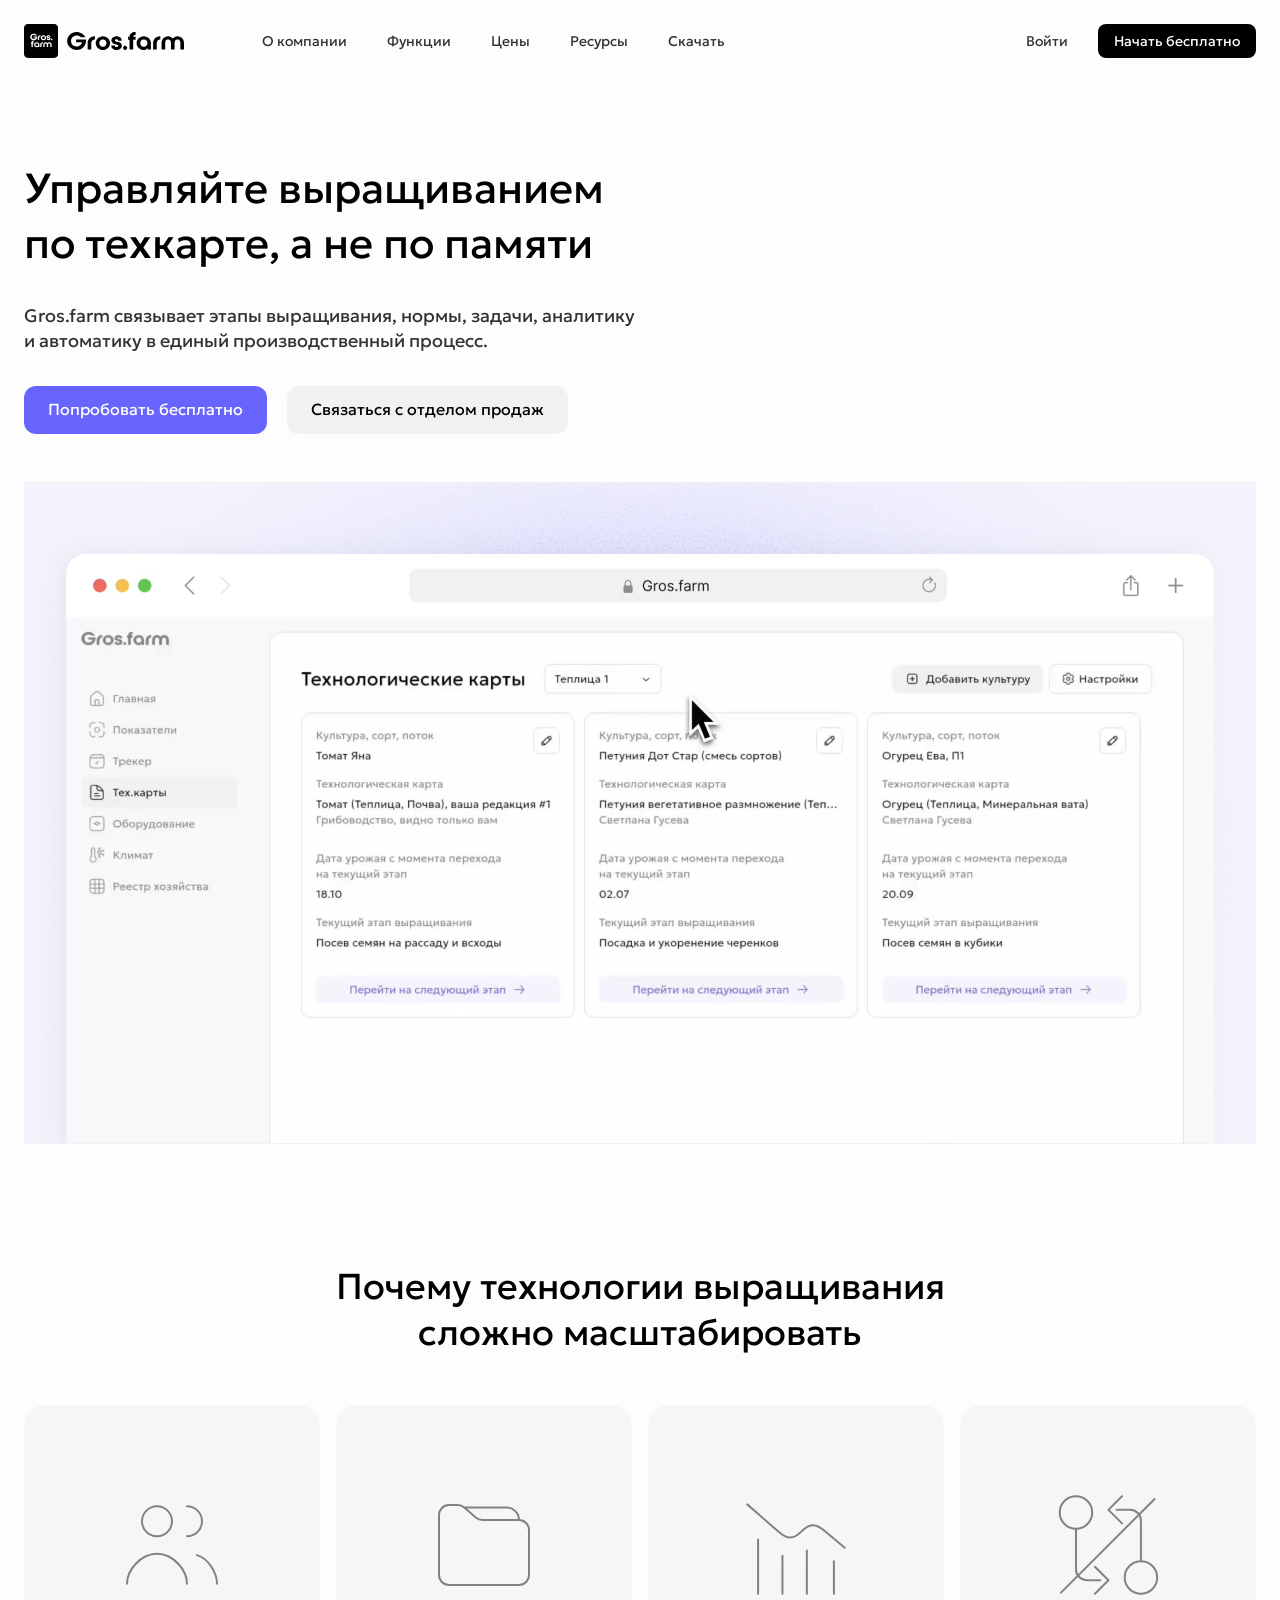
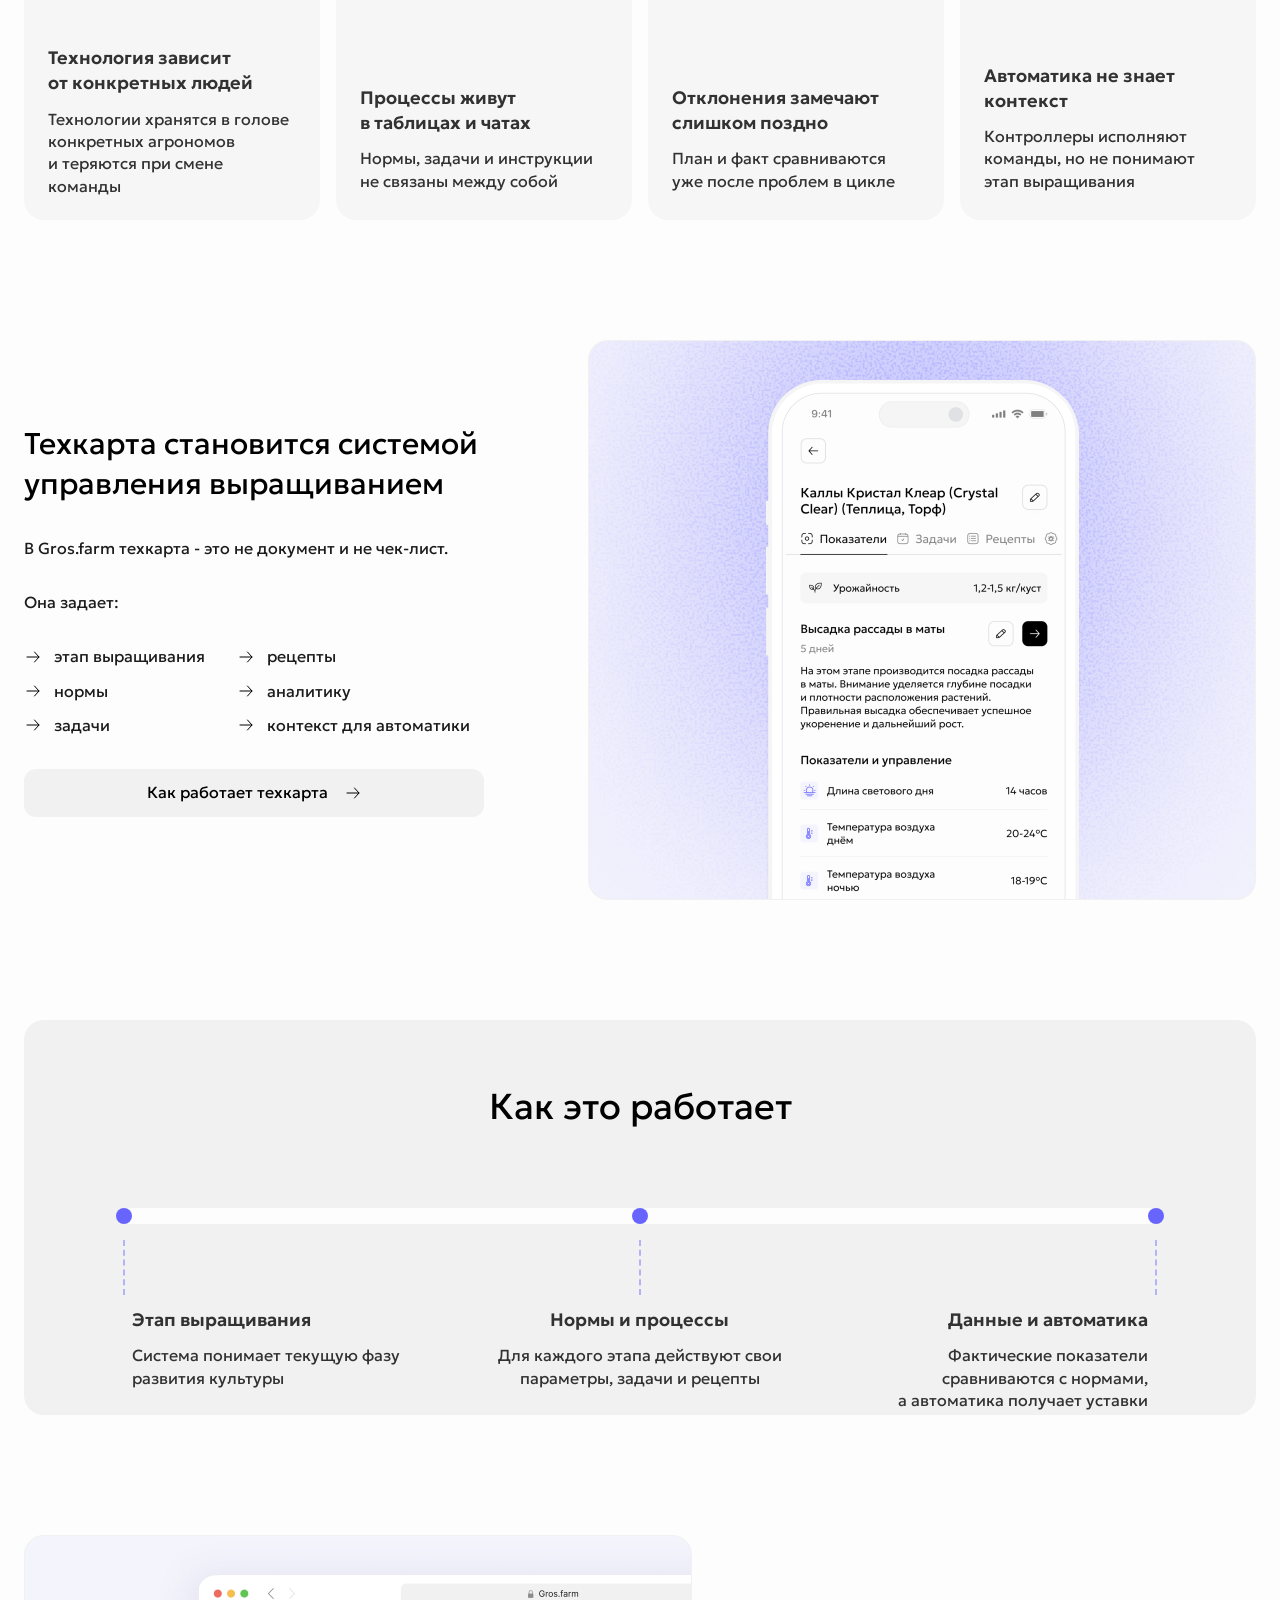
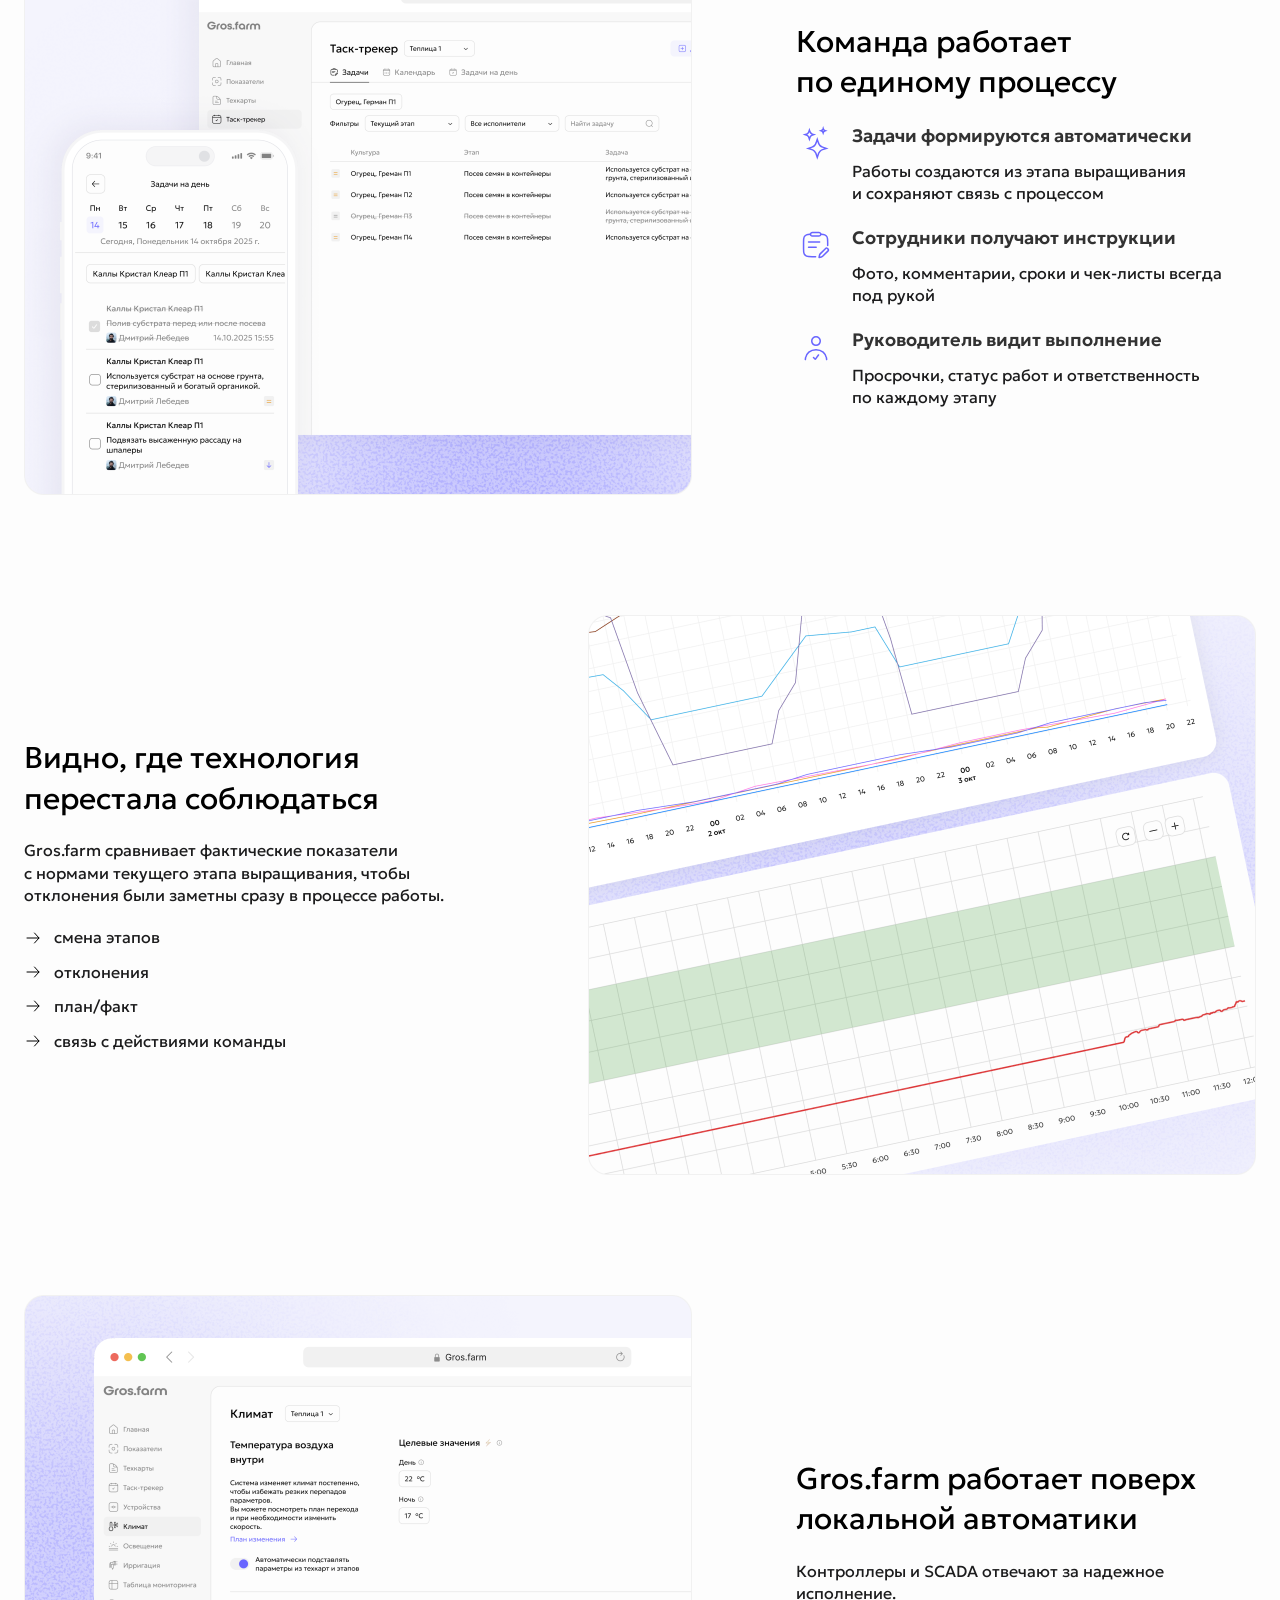
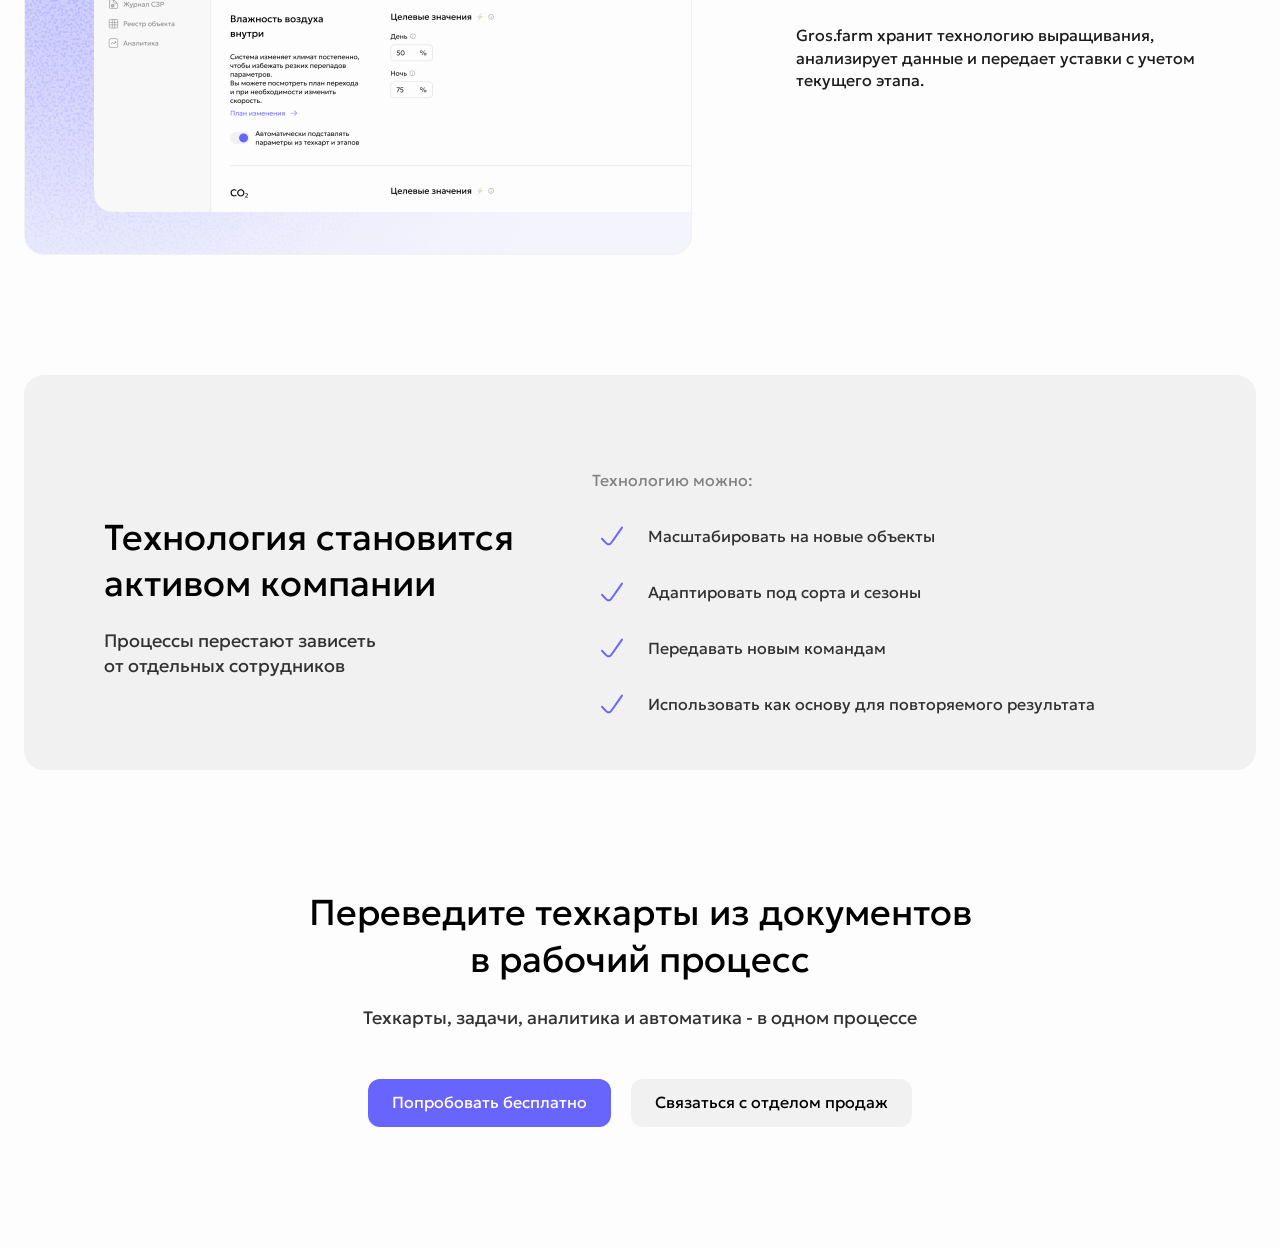
==== growing-process-landing/index.html @ 1ab2b1e1 "Add growing process landing" ====
<!doctype html>
<html lang="ru">
  <head>
    <meta charset="UTF-8" />
    <meta name="viewport" content="width=device-width, initial-scale=1.0" />
    <title>Gros.farm</title>
    <link rel="stylesheet" href="./styles.css" />
  </head>
  <body>
    <header class="header">
      <a class="logo" href="#" aria-label="Gros.farm">
        <img src="./assets/logo.svg" alt="Gros.farm" />
      </a>
      <nav class="nav" aria-label="Основная навигация">
        <a href="#company">О&nbsp;компании</a>
        <a href="#features">Функции</a>
        <a href="#pricing">Цены</a>
        <a href="#resources">Ресурсы</a>
        <a href="#download">Скачать</a>
      </nav>
      <div class="header-actions">
        <a class="login" href="#">Войти</a>
        <a class="button button-dark" href="#">Начать&nbsp;бесплатно</a>
      </div>
    </header>

    <main>
      <section class="hero section">
        <div class="hero-copy">
          <h1>Управляйте выращиванием<br />по&nbsp;техкарте, а&nbsp;не&nbsp;по&nbsp;памяти</h1>
          <p>Gros.farm связывает этапы выращивания, нормы, задачи, аналитику и&nbsp;автоматику в&nbsp;единый производственный процесс.</p>
          <div class="actions">
            <a class="button button-primary" href="#">Попробовать&nbsp;бесплатно</a>
            <a class="button button-light" href="#">Связаться с&nbsp;отделом продаж</a>
          </div>
        </div>
        <img class="hero-image" src="./assets/hero.png" alt="Интерфейс техкарт Gros.farm" />
      </section>

      <section class="section problems" id="company">
        <h2>Почему технологии выращивания сложно масштабировать</h2>
        <div class="problem-grid">
          <article class="problem-card">
            <img src="./assets/users.svg" alt="" />
            <div>
              <h3>Технология зависит<br />от&nbsp;конкретных людей</h3>
              <p>Технологии хранятся в&nbsp;голове конкретных агрономов и&nbsp;теряются при&nbsp;смене команды</p>
            </div>
          </article>
          <article class="problem-card">
            <img src="./assets/folder.svg" alt="" />
            <div>
              <h3>Процессы живут<br />в&nbsp;таблицах и&nbsp;чатах</h3>
              <p>Нормы, задачи и&nbsp;инструкции не&nbsp;связаны между собой</p>
            </div>
          </article>
          <article class="problem-card">
            <img src="./assets/chart.svg" alt="" />
            <div>
              <h3>Отклонения замечают слишком поздно</h3>
              <p>План и&nbsp;факт сравниваются уже после проблем в&nbsp;цикле</p>
            </div>
          </article>
          <article class="problem-card">
            <img src="./assets/automation.svg" alt="" />
            <div>
              <h3>Автоматика не&nbsp;знает контекст</h3>
              <p>Контроллеры исполняют команды, но&nbsp;не&nbsp;понимают этап выращивания</p>
            </div>
          </article>
        </div>
      </section>

      <section class="section split tech">
        <div class="copy copy-narrow">
          <h2>Техкарта становится системой управления выращиванием</h2>
          <p>В&nbsp;Gros.farm техкарта - это не&nbsp;документ и&nbsp;не&nbsp;чек-лист.</p>
          <p>Она задает:</p>
          <div class="two-list">
            <ul>
              <li>этап выращивания</li>
              <li>нормы</li>
              <li>задачи</li>
            </ul>
            <ul>
              <li>рецепты</li>
              <li>аналитику</li>
              <li>контекст для&nbsp;автоматики</li>
            </ul>
          </div>
          <a class="button button-light with-icon" href="#">Как работает техкарта</a>
        </div>
        <img class="screen screen-phone" src="./assets/tech-card.png" alt="Мобильный экран техкарты" />
      </section>

      <section class="section process">
        <h2>Как это работает</h2>
        <div class="process-track" aria-hidden="true">
          <span class="process-dot process-dot-left"></span>
          <span class="process-dot process-dot-center"></span>
          <span class="process-dot process-dot-right"></span>
        </div>
        <div class="process-grid">
          <div>
            <h3>Этап выращивания</h3>
            <p>Система понимает текущую фазу развития культуры</p>
          </div>
          <div>
            <h3>Нормы и&nbsp;процессы</h3>
            <p>Для&nbsp;каждого этапа действуют свои параметры, задачи и&nbsp;рецепты</p>
          </div>
          <div>
            <h3>Данные и&nbsp;автоматика</h3>
            <p>Фактические показатели сравниваются с&nbsp;нормами, а&nbsp;автоматика получает уставки</p>
          </div>
        </div>
      </section>

      <section class="section split" id="features">
        <img class="screen" src="./assets/tasks.png" alt="Экран со списком задач" />
        <div class="copy">
          <h2>Команда работает<br />по&nbsp;единому процессу</h2>
          <div class="feature-list">
            <article>
              <img class="small-icon" src="./assets/feature-sparkle.svg" alt="" />
              <div>
                <h3>Задачи формируются автоматически</h3>
                <p>Работы создаются из&nbsp;этапа выращивания и&nbsp;сохраняют связь с&nbsp;процессом</p>
              </div>
            </article>
            <article>
              <img class="small-icon" src="./assets/feature-task.svg" alt="" />
              <div>
                <h3>Сотрудники получают инструкции</h3>
                <p>Фото, комментарии, сроки и&nbsp;чек-листы всегда под&nbsp;рукой</p>
              </div>
            </article>
            <article>
              <img class="small-icon" src="./assets/feature-user-check.svg" alt="" />
              <div>
                <h3>Руководитель видит выполнение</h3>
                <p>Просрочки, статус работ и&nbsp;ответственность по&nbsp;каждому этапу</p>
              </div>
            </article>
          </div>
        </div>
      </section>

      <section class="section split reverse">
        <div class="copy">
          <h2>Видно, где технология перестала соблюдаться</h2>
          <p>Gros.farm сравнивает фактические показатели с&nbsp;нормами текущего этапа выращивания, чтобы отклонения были заметны сразу в&nbsp;процессе работы.</p>
          <ul class="single-list">
            <li>смена этапов</li>
            <li>отклонения</li>
            <li>план/факт</li>
            <li>связь с&nbsp;действиями команды</li>
          </ul>
        </div>
        <img class="screen" src="./assets/analytics.png" alt="Графики план-факт" />
      </section>

      <section class="section split">
        <img class="screen" src="./assets/automation-screen.png" alt="Экран автоматики" />
        <div class="copy">
          <h2>Gros.farm работает поверх локальной автоматики</h2>
          <p>Контроллеры и&nbsp;SCADA отвечают за&nbsp;надежное исполнение.</p>
          <p>Gros.farm хранит технологию выращивания, анализирует данные и&nbsp;передает уставки с&nbsp;учетом текущего этапа.</p>
        </div>
      </section>

      <section class="section asset-card">
        <div class="asset-copy">
          <h2>Технология становится активом компании</h2>
          <p>Процессы перестают зависеть<br />от&nbsp;отдельных сотрудников</p>
        </div>
        <div class="asset-divider"></div>
        <div class="asset-list">
          <p>Технологию можно:</p>
          <ul>
            <li><img src="./assets/check.svg" alt="" />Масштабировать на&nbsp;новые объекты</li>
            <li><img src="./assets/check.svg" alt="" />Адаптировать под&nbsp;сорта и&nbsp;сезоны</li>
            <li><img src="./assets/check.svg" alt="" />Передавать новым командам</li>
            <li><img src="./assets/check.svg" alt="" />Использовать как&nbsp;основу для&nbsp;повторяемого результата</li>
          </ul>
        </div>
      </section>

      <section class="section final-cta">
        <h2>Переведите техкарты из&nbsp;документов в&nbsp;рабочий процесс</h2>
        <p>Техкарты, задачи, аналитика и&nbsp;автоматика - в&nbsp;одном процессе</p>
        <div class="actions">
          <a class="button button-primary" href="#">Попробовать&nbsp;бесплатно</a>
          <a class="button button-light" href="#">Связаться с&nbsp;отделом продаж</a>
        </div>
      </section>
    </main>
  </body>
</html>
---- growing-process-landing/styles.css ----
@import url("https://fonts.googleapis.com/css2?family=Geologica:wght@300;400;500;600&display=swap");

* {
  box-sizing: border-box;
}

html {
  scroll-behavior: smooth;
}

body {
  margin: 0;
  background: #fdfdfd;
  color: #1c1c1d;
  font-family: "Geologica", Arial, sans-serif;
  font-weight: 400;
  letter-spacing: 0;
  overflow-x: hidden;
}

a {
  color: inherit;
  text-decoration: none;
}

img {
  display: block;
  max-width: 100%;
}

.header {
  align-items: center;
  background: #fdfdfd;
  display: flex;
  height: 82px;
  justify-content: space-between;
  margin: 0 auto 80px;
  padding: 0 80px;
  width: 1440px;
}

.logo {
  height: 34px;
  width: 160px;
}

.logo img {
  height: 100%;
  width: 100%;
}

.nav {
  display: flex;
  gap: 40px;
  margin-left: 78px;
  margin-right: auto;
}

.nav a,
.login {
  color: #323232;
  font-size: 14px;
  line-height: 1.2;
  white-space: nowrap;
}

.header-actions {
  align-items: center;
  display: flex;
  gap: 30px;
}

.button {
  align-items: center;
  border-radius: 12px;
  display: inline-flex;
  font-size: 16px;
  height: 48px;
  justify-content: center;
  line-height: 1.2;
  padding: 12px 24px;
  white-space: nowrap;
}

.button-dark {
  background: #000;
  border-radius: 8px;
  color: #fff;
  font-size: 14px;
  height: 34px;
  padding: 8px 16px;
}

.button-primary {
  background: #6865ff;
  color: #fff;
}

.button-light {
  background: #f1f1f1;
  color: #000;
}

main {
  align-items: center;
  display: flex;
  flex-direction: column;
  gap: 120px;
  padding-bottom: 120px;
}

.section {
  width: 1280px;
}

.hero {
  display: flex;
  flex-direction: column;
  gap: 48px;
}

.hero-copy {
  display: flex;
  flex-direction: column;
  gap: 32px;
}

h1,
h2,
h3,
p {
  margin: 0;
}

h1 {
  color: #000;
  font-size: 42px;
  font-weight: 400;
  line-height: 1.3;
  width: 790px;
}

.hero-copy > p {
  color: #323232;
  font-size: 18px;
  line-height: 1.4;
  width: 619px;
}

.actions {
  display: flex;
  gap: 20px;
}

.hero-image {
  height: 662px;
  object-fit: cover;
  width: 100%;
}

.problems {
  align-items: center;
  display: flex;
  flex-direction: column;
  gap: 48px;
}

.problems > h2,
.final-cta h2 {
  color: #000;
  font-size: 36px;
  font-weight: 400;
  line-height: 1.3;
  text-align: center;
  width: 712px;
}

.problem-grid {
  display: grid;
  gap: 16px;
  grid-template-columns: repeat(4, 1fr);
  width: 100%;
}

.problem-card {
  background: #f6f6f6;
  border-radius: 20px;
  display: flex;
  flex-direction: column;
  height: 415px;
  justify-content: space-between;
  overflow: hidden;
  padding: 40px 24px 28px;
}

.problem-card img {
  align-self: center;
  height: 200px;
  object-fit: contain;
  width: 200px;
}

.problem-card h3,
.feature-list h3,
.process-grid h3 {
  color: #323232;
  font-size: 18px;
  font-weight: 600;
  line-height: 1.4;
}

.problem-card p,
.feature-list p,
.process-grid p {
  color: #323232;
  font-size: 16px;
  line-height: 1.4;
  margin-top: 12px;
}

.split {
  align-items: center;
  display: flex;
  gap: 100px;
  justify-content: space-between;
  overflow: hidden;
}

.tech {
  min-height: 560px;
}

.copy {
  display: flex;
  flex-direction: column;
  gap: 20px;
  width: 460px;
}

.copy-narrow {
  gap: 32px;
}

.copy h2 {
  color: #000;
  font-size: 30px;
  font-weight: 400;
  line-height: 1.35;
}

.copy p,
.copy li {
  color: #1c1c1d;
  font-size: 16px;
  line-height: 1.4;
}

.two-list {
  display: flex;
  gap: 32px;
}

ul {
  list-style: none;
  margin: 0;
  padding: 0;
}

.two-list ul,
.single-list {
  display: flex;
  flex-direction: column;
  gap: 12px;
}

.two-list li,
.single-list li {
  align-items: center;
  display: flex;
  gap: 12px;
}

.two-list li::before,
.single-list li::before {
  background: url("./assets/arrow.svg") center / contain no-repeat;
  content: "";
  flex: 0 0 auto;
  height: 18px;
  width: 18px;
}

.with-icon::after {
  background: url("./assets/arrow.svg") center / contain no-repeat;
  content: "";
  height: 18px;
  width: 18px;
}

.with-icon {
  gap: 16px;
}

.screen {
  height: 560px;
  object-fit: cover;
  width: 668px;
}

.screen-phone {
  object-position: center;
}

.process {
  background: #f1f1f1;
  border-radius: 20px;
  height: 395px;
  overflow: hidden;
  padding: 64px 80px 56px;
  position: relative;
}

.process h2 {
  color: #000;
  font-size: 36px;
  font-weight: 400;
  line-height: 1.3;
  text-align: center;
}

.process-track {
  background: #fdfdfd;
  height: 16px;
  left: 100px;
  position: absolute;
  right: 100px;
  top: 188px;
}

.process-dot {
  background: #6865ff;
  border-radius: 50%;
  display: block;
  height: 16px;
  position: absolute;
  top: 0;
  width: 16px;
}

.process-dot::after {
  border-left: 2px dashed rgba(104, 101, 255, 0.45);
  content: "";
  height: 55px;
  left: 7px;
  position: absolute;
  top: 32px;
}

.process-dot-left {
  left: 0;
  transform: translateX(-50%);
}

.process-dot-center {
  left: 50%;
  transform: translateX(-50%);
}

.process-dot-right {
  right: 0;
  transform: translateX(50%);
}

.process-grid {
  display: grid;
  grid-template-columns: repeat(3, 1fr);
  left: 108px;
  position: absolute;
  right: 108px;
  top: 287px;
}

.process-grid div {
  width: 315px;
}

.process-grid div:nth-child(2) {
  justify-self: center;
  text-align: center;
  width: 326px;
}

.process-grid div:nth-child(3) {
  justify-self: end;
  text-align: right;
}

.feature-list {
  display: flex;
  flex-direction: column;
  gap: 20px;
}

.feature-list article {
  display: flex;
  gap: 16px;
}

.small-icon {
  flex: 0 0 40px;
  height: 40px;
  object-fit: contain;
  width: 40px;
}

.asset-card {
  align-items: center;
  background: #f1f1f1;
  border-radius: 20px;
  display: grid;
  grid-template-columns: 420px 1px 1fr;
  height: 395px;
  padding: 74px 80px;
}

.asset-copy h2 {
  color: #000;
  font-size: 36px;
  font-weight: 400;
  line-height: 1.3;
}

.asset-copy p {
  color: #323232;
  font-size: 18px;
  line-height: 1.4;
  margin-top: 20px;
}

.asset-divider {
  background: #d8d8d8;
  height: 295px;
  justify-self: center;
}

.asset-list {
  padding-left: 67px;
}

.asset-list > p {
  color: #828282;
  font-size: 16px;
  line-height: 1.4;
  margin-bottom: 24px;
}

.asset-list ul {
  display: flex;
  flex-direction: column;
  gap: 16px;
}

.asset-list li {
  align-items: center;
  color: #323232;
  display: flex;
  font-size: 16px;
  gap: 16px;
  line-height: 1.4;
}

.asset-list li img {
  flex: 0 0 40px;
  height: 40px;
  object-fit: contain;
  width: 40px;
}

.final-cta {
  align-items: center;
  display: flex;
  flex-direction: column;
  gap: 20px;
}

.final-cta p {
  color: #323232;
  font-size: 18px;
  line-height: 1.5;
}

.final-cta .actions {
  margin-top: 28px;
}

@media (max-width: 1439px) {
  .header,
  .section {
    width: min(1280px, calc(100vw - 48px));
  }

  .header {
    padding-left: 0;
    padding-right: 0;
  }
}

@media (max-width: 980px) {
  .header {
    height: auto;
    margin-bottom: 56px;
    padding-top: 24px;
  }

  .nav,
  .login {
    display: none;
  }

  main {
    gap: 80px;
    padding-bottom: 80px;
  }

  h1,
  .hero-copy > p,
  .problems > h2,
  .final-cta h2 {
    width: 100%;
  }

  h1 {
    font-size: 34px;
  }

  .hero-image {
    height: auto;
    width: 100%;
  }

  .problem-grid,
  .process-grid {
    grid-template-columns: 1fr;
  }

  .problem-card {
    height: auto;
    min-height: 340px;
  }

  .split,
  .reverse {
    align-items: flex-start;
    flex-direction: column;
    gap: 40px;
  }

  .reverse .copy {
    order: 1;
  }

  .reverse .screen {
    order: 2;
  }

  .copy,
  .screen {
    width: 100%;
  }

  .screen {
    height: auto;
  }

  .process {
    height: auto;
    padding: 40px 24px;
  }

  .process-track {
    display: none;
  }

  .process-grid {
    gap: 24px;
    margin-top: 32px;
    position: static;
  }

  .process-grid div,
  .process-grid div:nth-child(2),
  .process-grid div:nth-child(3) {
    justify-self: stretch;
    text-align: left;
    width: 100%;
  }

  .asset-card {
    display: flex;
    flex-direction: column;
    gap: 32px;
    height: auto;
    padding: 40px 24px;
  }

  .asset-divider {
    height: 1px;
    width: 100%;
  }

  .asset-list {
    padding-left: 0;
    width: 100%;
  }
}

@media (max-width: 620px) {
  .header,
  .section {
    width: calc(100vw - 32px);
  }

  .logo {
    width: 132px;
  }

  .button {
    width: 100%;
  }

  .button-dark {
    display: none;
  }

  .actions,
  .two-list {
    flex-direction: column;
    width: 100%;
  }

  .problem-grid {
    gap: 12px;
  }

  .problems > h2,
  .final-cta h2,
  .asset-copy h2 {
    font-size: 28px;
  }

  .copy h2,
  .process h2 {
    font-size: 26px;
  }

  .feature-list h3 {
    white-space: normal;
  }
}
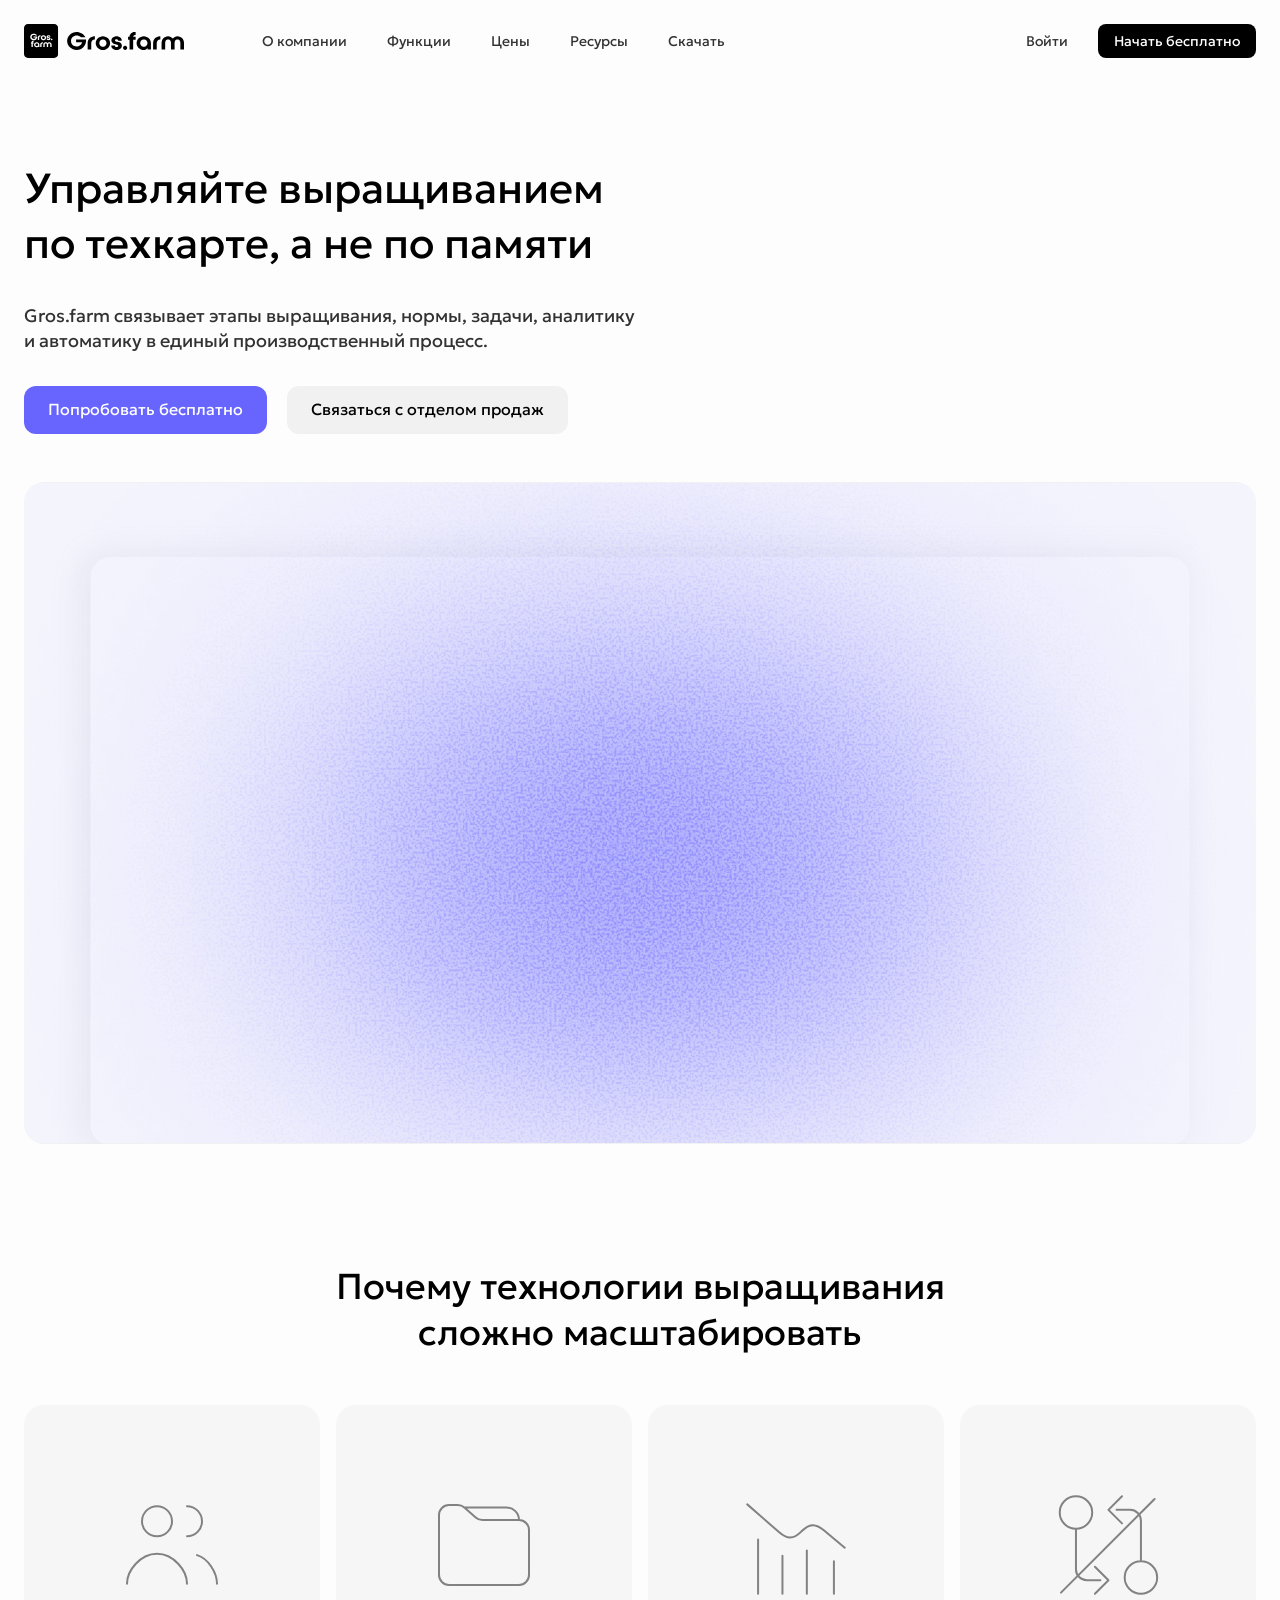
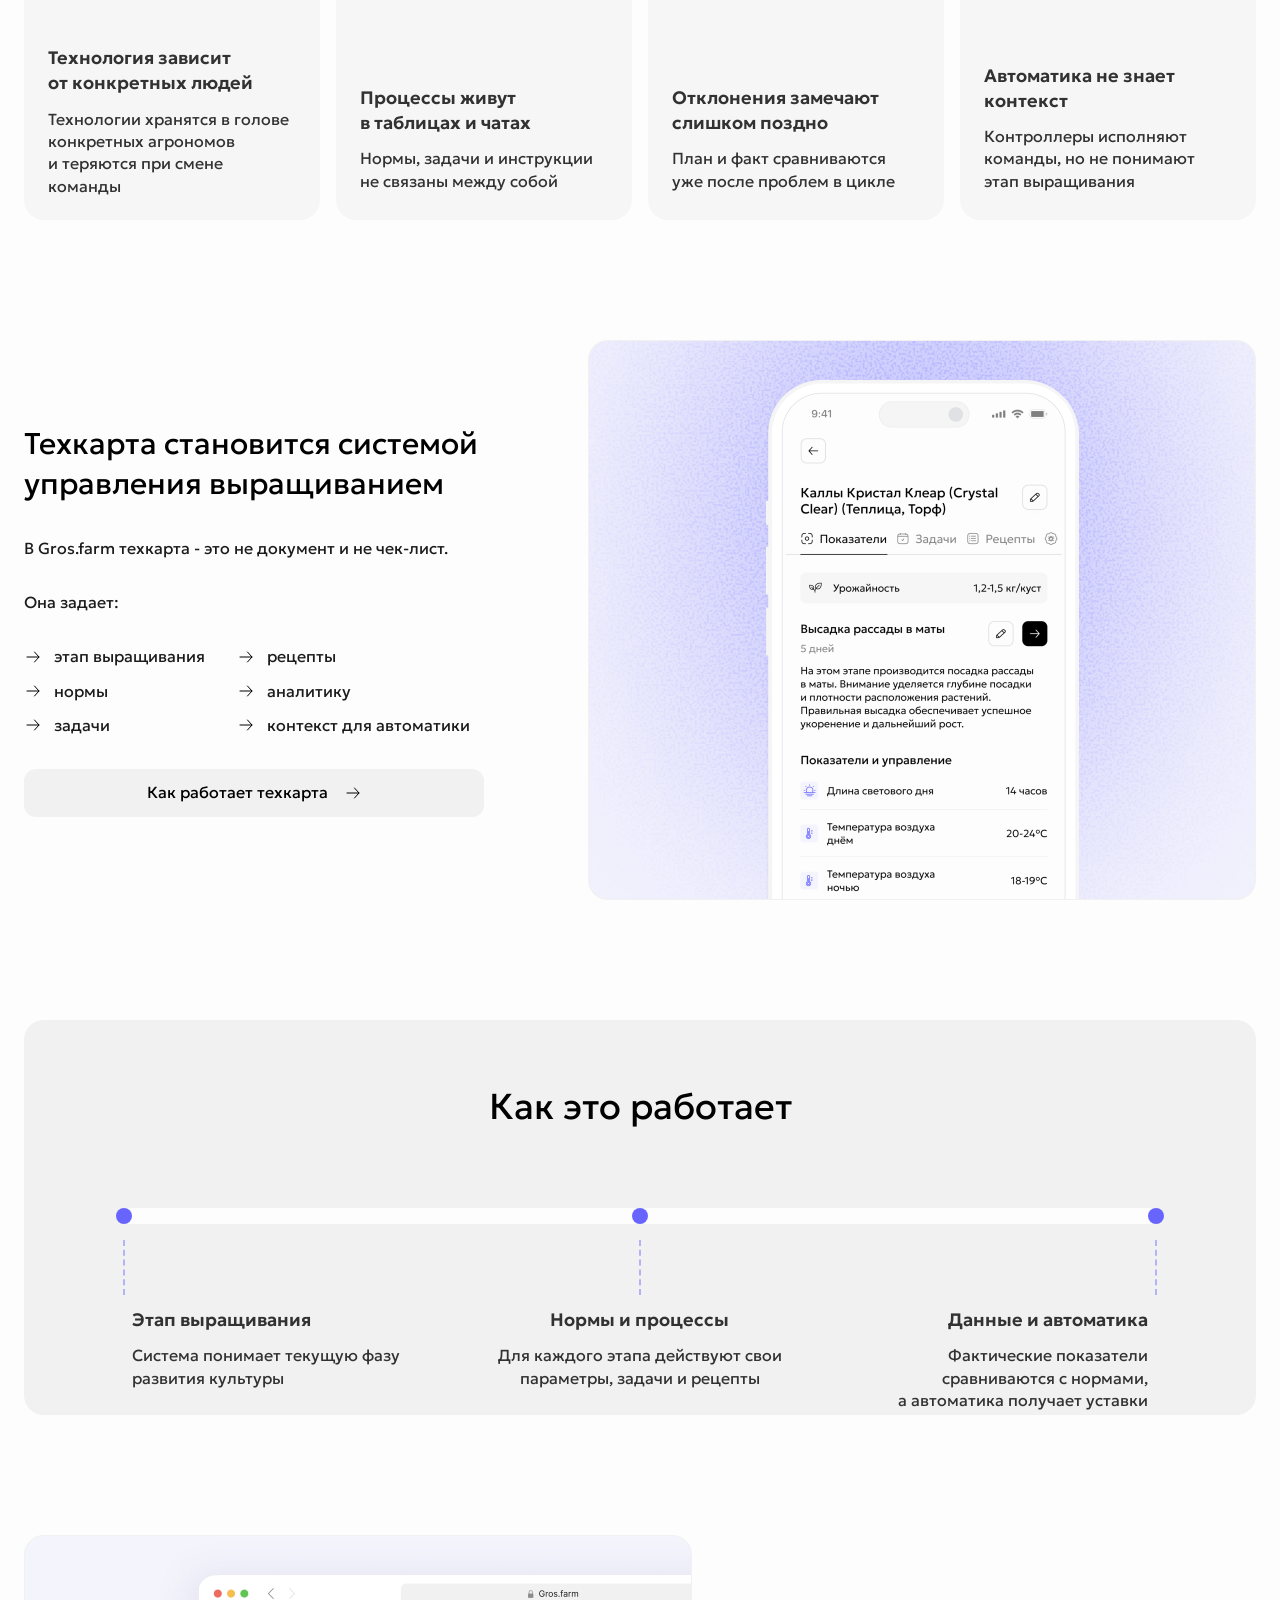
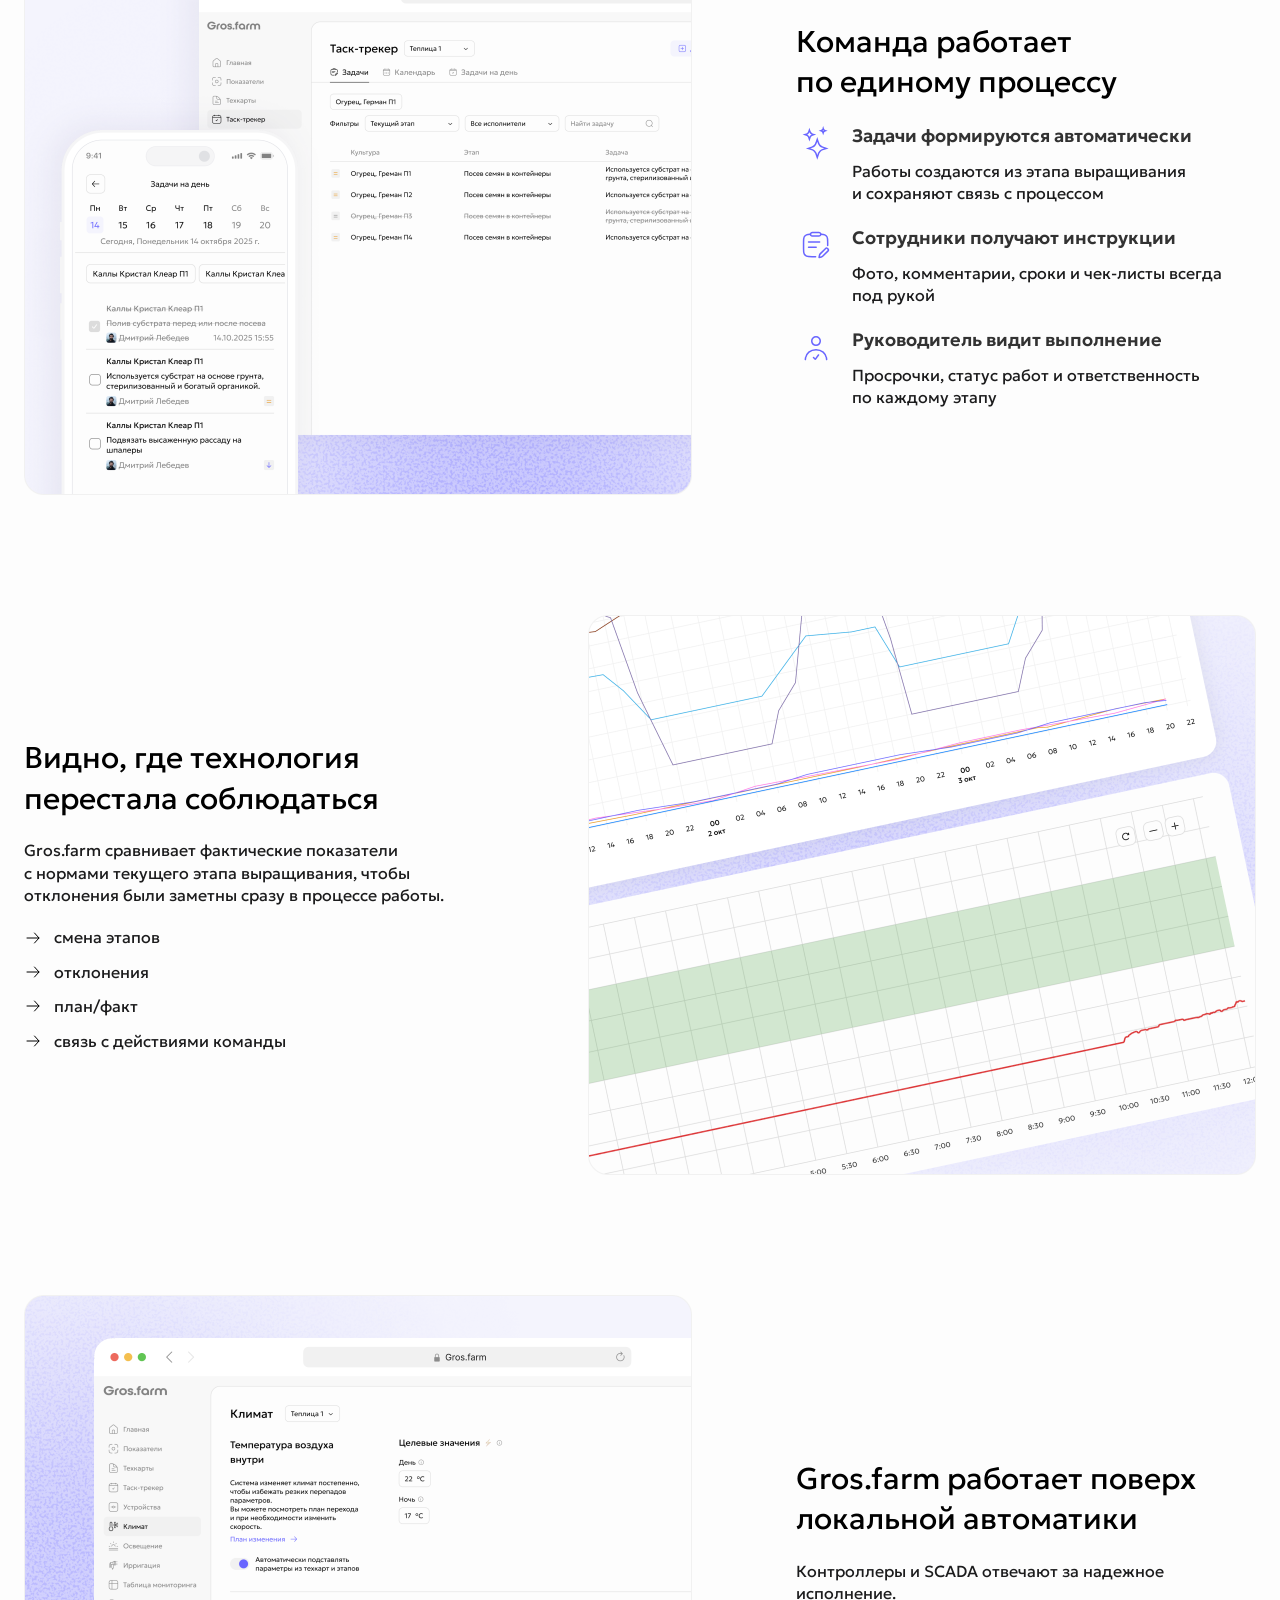
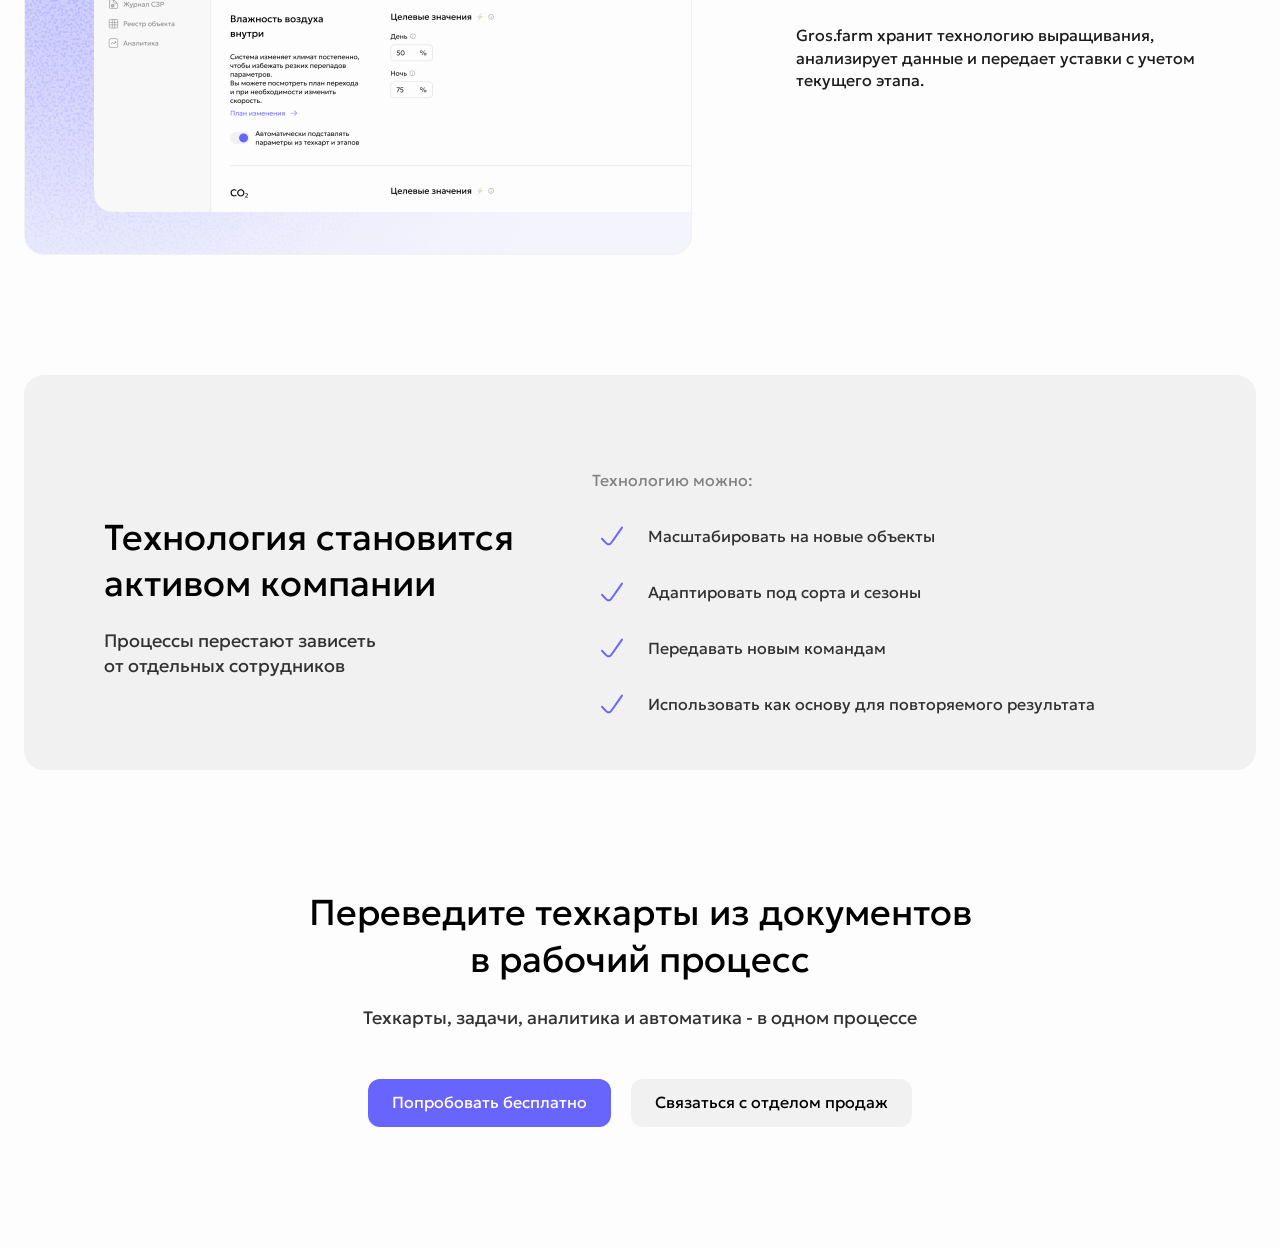
==== commit 73a537b2: "Replace hero placeholder with video" ====
--- a/growing-process-landing/index.html
+++ b/growing-process-landing/index.html
@@ -34,7 +34,17 @@
             <a class="button button-light" href="#">Связаться с&nbsp;отделом продаж</a>
           </div>
         </div>
-        <img class="hero-image" src="./assets/hero.png" alt="Интерфейс техкарт Gros.farm" />
+        <div class="hero-media" aria-label="Видео о техкартах Gros.farm">
+          <div class="hero-video">
+            <iframe
+              src="https://kinescope.io/embed/bx9PKnwm1Cxj6sGu4WS2kN"
+              allow="autoplay; fullscreen; picture-in-picture; encrypted-media; gyroscope; accelerometer; clipboard-write; screen-wake-lock;"
+              frameborder="0"
+              allowfullscreen
+              title="Видео о техкартах Gros.farm"
+            ></iframe>
+          </div>
+        </div>
       </section>
 
       <section class="section problems" id="company">
--- a/growing-process-landing/styles.css
+++ b/growing-process-landing/styles.css
@@ -152,9 +152,33 @@
   gap: 20px;
 }
 
-.hero-image {
+.hero-media {
+  background: url("./assets/hero-video-bg.png") center / cover no-repeat;
+  border-radius: 20px;
   height: 662px;
-  object-fit: cover;
+  overflow: hidden;
+  position: relative;
+  width: 100%;
+}
+
+.hero-video {
+  aspect-ratio: 100 / 53.5;
+  border-radius: 20px;
+  box-shadow: -7px -1px 31px rgba(168, 174, 184, 0.19);
+  left: 50%;
+  overflow: hidden;
+  position: absolute;
+  top: 75px;
+  transform: translateX(-50%);
+  width: 89.22%;
+}
+
+.hero-video iframe {
+  border: 0;
+  height: 100%;
+  left: 0;
+  position: absolute;
+  top: 0;
   width: 100%;
 }
 
@@ -532,8 +556,18 @@
     font-size: 34px;
   }
 
-  .hero-image {
+  .hero-media {
     height: auto;
+    min-height: 0;
+    padding: 24px 16px;
+    width: 100%;
+  }
+
+  .hero-video {
+    left: auto;
+    position: relative;
+    top: auto;
+    transform: none;
     width: 100%;
   }
 
